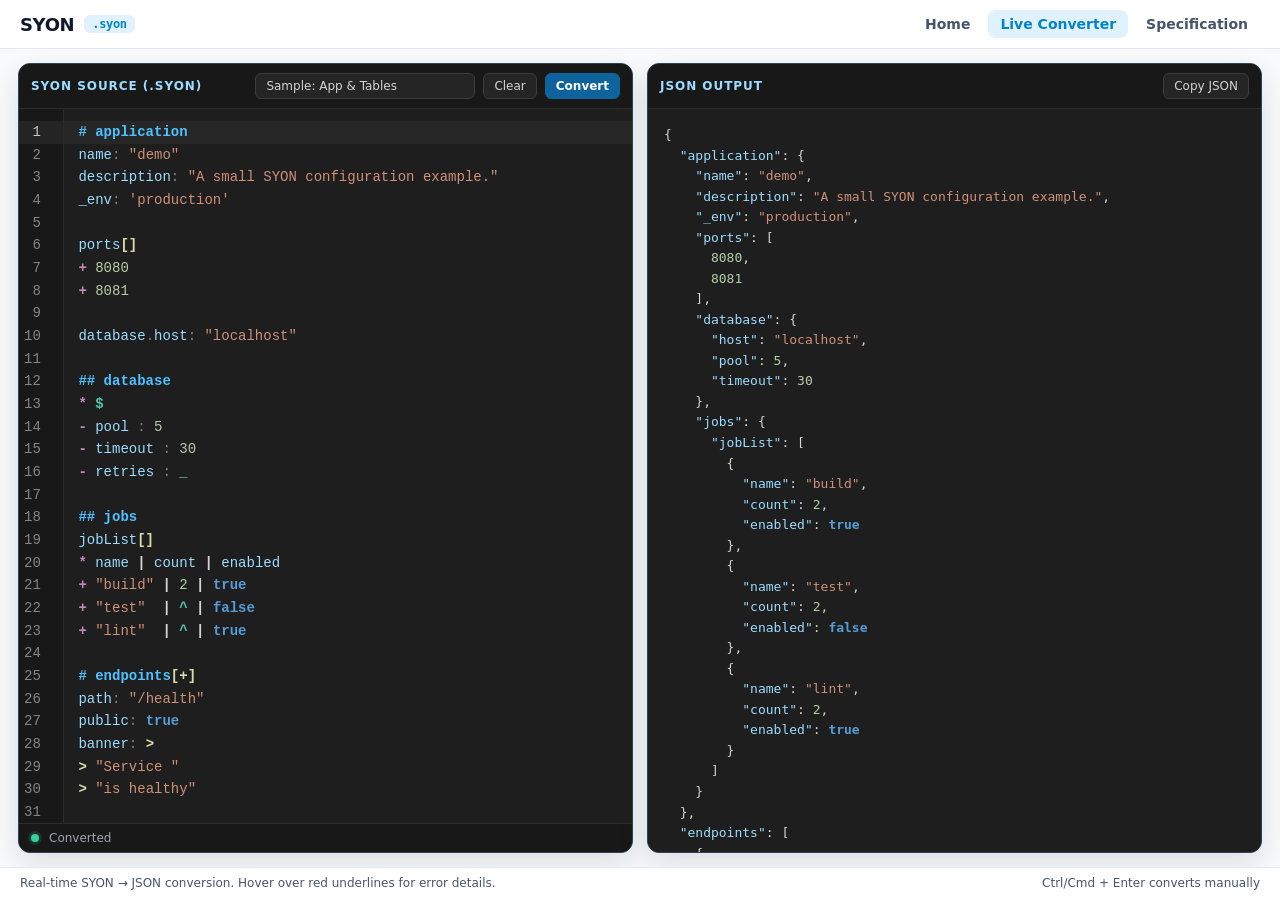
==== playground.html @ 8d026774 "Init upload Init update for syon website" ====
<!doctype html>
<html lang="en">
<head>
  <meta charset="utf-8">
  <meta name="viewport" content="width=device-width, initial-scale=1">
  <title>SYON Live Converter — Real-Time .syon to JSON</title>
  <style>
    :root {
      --bg: #f8fafc;
      --surface: #ffffff;
      --surface-alt: #f1f5f9;
      --border: #e2e8f0;
      --text: #0f172a;
      --text-muted: #475569;
      --primary: #0284c7;
      --primary-soft: #e0f2fe;
      --pane-bg: #1e1e1e;
      --pane-head: #181818;
      --pane-border: #2b2b2b;
      --shadow: 0 10px 28px rgba(15, 23, 42, 0.12);
    }

    * { box-sizing: border-box; }

    html, body {
      height: 100%;
      margin: 0;
    }

    body {
      background: var(--bg);
      color: var(--text);
      font-family: ui-sans-serif, system-ui, -apple-system, "Segoe UI", Roboto, sans-serif;
      display: flex;
      flex-direction: column;
    }

    /* Top Navbar */
    .navbar {
      background: var(--surface);
      border-bottom: 1px solid var(--border);
      flex: 0 0 auto;
    }

    .navbar-inner {
      max-width: 1400px;
      margin: 0 auto;
      padding: 10px 20px;
      display: flex;
      align-items: center;
      justify-content: space-between;
      gap: 16px;
    }

    .brand {
      display: flex;
      align-items: center;
      gap: 10px;
      text-decoration: none;
      color: var(--text);
      font-weight: 800;
      font-size: 18px;
      letter-spacing: -0.02em;
    }

    .brand-badge {
      font-family: ui-monospace, SFMono-Regular, Consolas, monospace;
      font-size: 12px;
      font-weight: 600;
      padding: 2px 8px;
      border-radius: 6px;
      background: var(--primary-soft);
      color: var(--primary);
    }

    .nav-links {
      display: flex;
      align-items: center;
      gap: 6px;
    }

    .nav-links a {
      text-decoration: none;
      color: var(--text-muted);
      font-size: 14px;
      font-weight: 600;
      padding: 6px 12px;
      border-radius: 8px;
      transition: background 120ms ease, color 120ms ease;
    }

    .nav-links a:hover {
      background: var(--surface-alt);
      color: var(--text);
    }

    .nav-links a.active {
      background: var(--primary-soft);
      color: var(--primary);
    }

    main {
      flex: 1;
      min-height: 0;
      padding: 14px 18px;
      display: grid;
      grid-template-columns: minmax(0, 1fr) minmax(0, 1fr);
      gap: 14px;
    }

    .pane {
      min-width: 0;
      min-height: 0;
      display: flex;
      flex-direction: column;
      background: var(--pane-bg);
      border: 1px solid #334155;
      border-radius: 12px;
      box-shadow: var(--shadow);
      overflow: hidden;
      color: #d4d4d4;
    }

    .pane-head {
      display: flex;
      align-items: center;
      gap: 8px;
      padding: 9px 12px;
      border-bottom: 1px solid var(--pane-border);
      background: var(--pane-head);
    }

    .pane-head .title {
      font-size: 12px;
      font-weight: 700;
      letter-spacing: 0.08em;
      text-transform: uppercase;
      color: #9cdcfe;
      margin-right: auto;
    }

    select, button {
      appearance: none;
      border: 1px solid #3c3c3c;
      background: #252526;
      color: #d4d4d4;
      padding: 5px 10px;
      border-radius: 6px;
      font: inherit;
      font-size: 12px;
      cursor: pointer;
    }

    select:hover, button:hover {
      border-color: #555555;
      background: #2d2d2d;
    }

    button.primary {
      border-color: #0e639c;
      background: #0e639c;
      color: #ffffff;
      font-weight: 600;
    }

    button.primary:hover { background: #1177bb; }

    #editor-host {
      flex: 1;
      width: 100%;
      min-height: 0;
      display: flex;
      flex-direction: column;
      overflow: hidden;
    }

    #source {
      flex: 1;
      width: 100%;
      min-height: 0;
      resize: none;
      border: 0;
      outline: 0;
      padding: 16px;
      background: transparent;
      color: #d4d4d4;
      font-family: ui-monospace, SFMono-Regular, Consolas, monospace;
      font-size: 14px;
      line-height: 1.62;
      white-space: pre;
      overflow: auto;
    }

    .output-wrap {
      flex: 1;
      min-height: 0;
      overflow: auto;
      background: #1e1e1e;
    }

    #output {
      margin: 0;
      padding: 16px;
      font-family: ui-monospace, SFMono-Regular, Consolas, monospace;
      font-size: 13px;
      line-height: 1.58;
      color: #d4d4d4;
      white-space: pre;
    }

    #output .json-key { color: #9cdcfe; }
    #output .json-string { color: #ce9178; }
    #output .json-number { color: #b5cea8; }
    #output .json-bool { color: #569cd6; font-weight: 600; }
    #output .json-null { color: #569cd6; font-style: italic; }

    .status {
      display: flex;
      align-items: center;
      gap: 10px;
      padding: 7px 12px;
      border-top: 1px solid var(--pane-border);
      color: #9ca3af;
      font-size: 12px;
      background: #181818;
    }

    .dot {
      width: 8px;
      height: 8px;
      border-radius: 50%;
      background: #64748b;
      flex: 0 0 auto;
    }
    .dot.ok { background: #34d399; box-shadow: 0 0 0 3px rgba(52, 211, 153, 0.14); }
    .dot.err { background: #f87171; box-shadow: 0 0 0 3px rgba(248, 113, 113, 0.14); }

    #error {
      display: none;
      padding: 12px 14px;
      border-top: 1px solid #5b252b;
      background: #3a171b;
      color: #ffd6d6;
      font-size: 13px;
      line-height: 1.5;
    }

    #error.visible { display: block; }
    #error .code {
      font-family: ui-monospace, SFMono-Regular, Consolas, monospace;
      font-weight: 700;
      color: #fca5a5;
    }
    #error .where {
      color: #f3b4b4;
      font-family: ui-monospace, SFMono-Regular, Consolas, monospace;
    }
    #error .related {
      margin-top: 4px;
      color: #d9a3a3;
      font-size: 12px;
    }

    footer {
      padding: 8px 20px 10px;
      color: var(--text-muted);
      font-size: 12px;
      border-top: 1px solid var(--border);
      background: var(--surface);
      display: flex;
      justify-content: space-between;
    }

    @media (max-width: 860px) {
      main {
        grid-template-columns: 1fr;
        grid-template-rows: minmax(260px, 1fr) minmax(260px, 1fr);
      }
    }
  </style>
</head>
<body>
  <nav class="navbar">
    <div class="navbar-inner">
      <a href="index.html" class="brand">
        <span>SYON</span>
        <span class="brand-badge">.syon</span>
      </a>
      <div class="nav-links">
        <a href="index.html">Home</a>
        <a href="playground.html" class="active">Live Converter</a>
        <a href="spec.html">Specification</a>
      </div>
    </div>
  </nav>

  <main>
    <section class="pane" aria-label="SYON Source">
      <div class="pane-head">
        <span class="title">SYON Source (.syon)</span>
        <select id="preset-select" aria-label="Load Preset">
          <option value="app">Sample: App &amp; Tables</option>
          <option value="jsonpatch">Sample: JSON + Patch (---)</option>
          <option value="comments">Sample: Inline Object Comments</option>
          <option value="routes">Sample: Grouped Tables (***)</option>
        </select>
        <button id="clear" type="button">Clear</button>
        <button id="convert" class="primary" type="button">Convert</button>
      </div>
      <div id="editor-host">
        <textarea id="source" spellcheck="false" autocapitalize="off" autocomplete="off"></textarea>
      </div>
      <div class="status">
        <span id="status-dot" class="dot"></span>
        <span id="status-text">Ready</span>
      </div>
    </section>

    <section class="pane" aria-label="JSON output">
      <div class="pane-head">
        <span class="title">JSON Output</span>
        <button id="copy" type="button">Copy JSON</button>
      </div>
      <div class="output-wrap">
        <pre id="output"></pre>
      </div>
      <div id="error" role="alert"></div>
    </section>
  </main>

  <footer>
    <span>Real-time SYON &rarr; JSON conversion. Hover over red underlines for error details.</span>
    <span>Ctrl/Cmd + Enter converts manually</span>
  </footer>

  <script src="converter.js"></script>
  <script src="editor.bundle.js"></script>
  <script>
    (function () {
      "use strict";

      const editorHost = document.getElementById("editor-host");
      const fallbackSource = document.getElementById("source");
      const output = document.getElementById("output");
      const errorBox = document.getElementById("error");
      const statusDot = document.getElementById("status-dot");
      const statusText = document.getElementById("status-text");
      const convertButton = document.getElementById("convert");
      const presetSelect = document.getElementById("preset-select");
      const clearButton = document.getElementById("clear");
      const copyButton = document.getElementById("copy");

      const presets = {
        app: [
          "# application",
          'name: "demo"',
          'description: "A small SYON configuration example."',
          "_env: 'production'",
          "",
          "ports[]",
          "+ 8080",
          "+ 8081",
          "",
          'database.host: "localhost"',
          "",
          "## database",
          "* $",
          "- pool : 5",
          "- timeout : 30",
          "- retries : _",
          "",
          "## jobs",
          "jobList[]",
          "* name | count | enabled",
          '+ "build" | 2 | true',
          '+ "test"  | ^ | false',
          '+ "lint"  | ^ | true',
          "",
          "# endpoints[+]",
          'path: "/health"',
          "public: true",
          "banner: >",
          '> "Service "',
          '> "is healthy"',
          "",
          "# endpoints[+]",
          'path: "/metrics"',
          "public: false"
        ].join("\n"),

        jsonpatch: [
          "{",
          '  "service": "checkout-api",',
          '  "settings": { "timeout": 30 },',
          '  "origins": ["https://shop.example.com"]',
          "}",
          "---",
          "// Extend the JSON root in a new patch:",
          "settings.retries: 3",
          'origins[+]: "https://admin.example.com"',
          "",
          "# settings.tls",
          "enabled: true",
          'minVersion: "TLSv1.3"'
        ].join("\n"),

        comments: [
          "# gateway",
          "upstream: {",
          '  url: "https://internal.service:8443", // inline comment inside object!',
          "  // Connection pool settings",
          "  pool: {",
          "    maxIdle: 16,",
          "    keepAliveMs: 30000,",
          "  },",
          "  tags: [",
          '    "core", // primary tier',
          '    "pci-scope",',
          "  ]",
          "}"
        ].join("\n"),

        routes: [
          "Network.Route[]",
          "* name        | port | tls   | enabled | description",
          '+ "primary"   | 443  | true  | true    | "Main server"',
          '+ "backup"    | ^    | ^     | false   | "Failover"',
          '+ "secondary" | ^    | ^     | true    | _',
          "***",
          '+ "legacy"    | 80   | false | true    | "HTTP only"',
          '+ "legacy-2"  | ^    | ^     | false   | _'
        ].join("\n")
      };

      let timer = null;
      let editor = null;
      let rawJsonText = "";

      function setStatus(kind, text) {
        statusDot.className = "dot" + (kind ? " " + kind : "");
        statusText.textContent = text;
      }

      function clearError() {
        errorBox.className = "";
        errorBox.textContent = "";
      }

      function showError(error, inputLines) {
        clearError();
        errorBox.className = "visible";

        const code = document.createElement("div");
        code.className = "code";
        code.textContent = error.code;

        const message = document.createElement("div");
        message.textContent = error.message;

        const where = document.createElement("div");
        where.className = "where";
        where.textContent = "line " + error.line + ", column " + error.col;

        errorBox.appendChild(code);
        errorBox.appendChild(message);
        errorBox.appendChild(where);

        if (error.related && error.related.line) {
          const related = document.createElement("div");
          related.className = "related";
          related.textContent = "Related location: line " + error.related.line +
            (error.related.col ? ", column " + error.related.col : "");
          errorBox.appendChild(related);
        }

        if (inputLines && inputLines[error.line - 1]) {
          const snippet = document.createElement("div");
          snippet.className = "related";
          snippet.textContent = "> " + inputLines[error.line - 1];
          errorBox.appendChild(snippet);
        }
      }

      function getSourceText() {
        return editor ? editor.getValue() : fallbackSource.value;
      }

      function setSourceText(text) {
        if (editor) {
          editor.setValue(text);
        } else {
          fallbackSource.value = text;
        }
      }

      function focusEditor() {
        if (editor) editor.focus();
        else fallbackSource.focus();
      }

      function renderJson(json) {
        rawJsonText = json || "";
        if (window.BareEditor && window.BareEditor.highlightJsonHtml) {
          output.innerHTML = window.BareEditor.highlightJsonHtml(rawJsonText);
        } else {
          output.textContent = rawJsonText;
        }
      }

      function convert() {
        const text = getSourceText();
        const result = BareConverter.convertSource(text);
        const inputLines = text.split("\n");

        if (result.ok) {
          renderJson(result.json);
          clearError();
          setStatus("ok", "Converted");
        } else {
          renderJson("");
          showError(result.error, inputLines);
          setStatus("err", result.error.code);
        }
      }

      function scheduleConvert() {
        if (timer) clearTimeout(timer);
        timer = setTimeout(convert, 120);
      }

      if (window.BareEditor && window.BareEditor.createBareEditor) {
        fallbackSource.remove();
        editor = window.BareEditor.createBareEditor({
          parent: editorHost,
          initialDoc: presets.app,
          onChange: scheduleConvert,
          onConvertShortcut: convert
        });
      } else {
        fallbackSource.value = presets.app;
        fallbackSource.addEventListener("input", scheduleConvert);
      }

      convertButton.addEventListener("click", convert);
      presetSelect.addEventListener("change", function () {
        const key = presetSelect.value;
        if (presets[key]) {
          setSourceText(presets[key]);
          convert();
          focusEditor();
        }
      });
      clearButton.addEventListener("click", function () {
        setSourceText("");
        renderJson("");
        clearError();
        setStatus("", "Ready");
        focusEditor();
      });
      copyButton.addEventListener("click", function () {
        const text = rawJsonText;
        if (!text) return;
        const done = function () {
          copyButton.textContent = "Copied";
          setTimeout(function () { copyButton.textContent = "Copy JSON"; }, 900);
        };
        if (navigator.clipboard && navigator.clipboard.writeText) {
          navigator.clipboard.writeText(text).then(done, function () {});
        }
      });

      convert();
    })();
  </script>
</body>
</html>
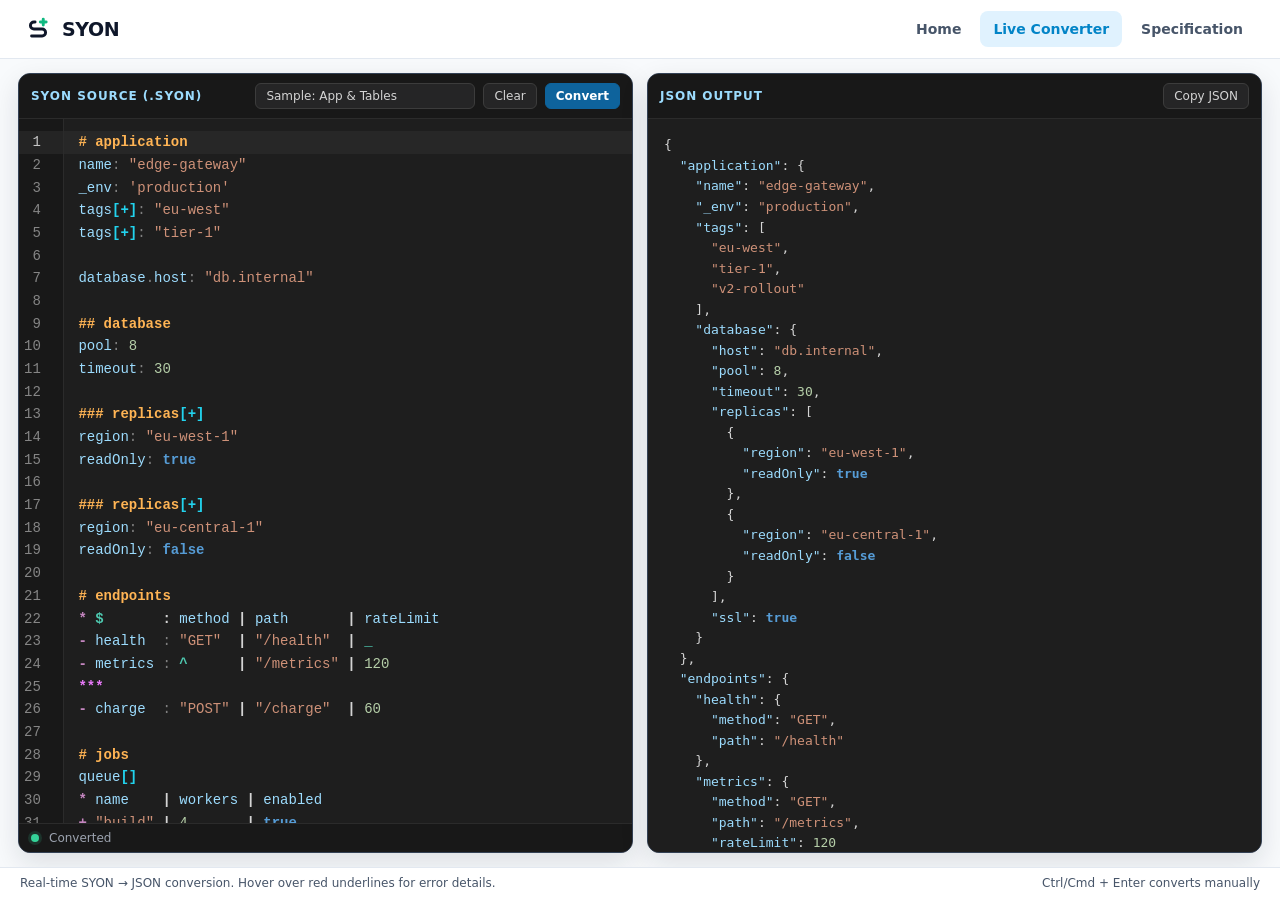
==== commit cdec038d: "Updates on pages design" ====
--- a/playground.html
+++ b/playground.html
@@ -4,6 +4,7 @@
   <meta charset="utf-8">
   <meta name="viewport" content="width=device-width, initial-scale=1">
   <title>SYON Live Converter — Real-Time .syon to JSON</title>
+  <link rel="stylesheet" href="site-header.css">
   <style>
     :root {
       --bg: #f8fafc;
@@ -33,70 +34,6 @@
       font-family: ui-sans-serif, system-ui, -apple-system, "Segoe UI", Roboto, sans-serif;
       display: flex;
       flex-direction: column;
-    }
-
-    /* Top Navbar */
-    .navbar {
-      background: var(--surface);
-      border-bottom: 1px solid var(--border);
-      flex: 0 0 auto;
-    }
-
-    .navbar-inner {
-      max-width: 1400px;
-      margin: 0 auto;
-      padding: 10px 20px;
-      display: flex;
-      align-items: center;
-      justify-content: space-between;
-      gap: 16px;
-    }
-
-    .brand {
-      display: flex;
-      align-items: center;
-      gap: 10px;
-      text-decoration: none;
-      color: var(--text);
-      font-weight: 800;
-      font-size: 18px;
-      letter-spacing: -0.02em;
-    }
-
-    .brand-badge {
-      font-family: ui-monospace, SFMono-Regular, Consolas, monospace;
-      font-size: 12px;
-      font-weight: 600;
-      padding: 2px 8px;
-      border-radius: 6px;
-      background: var(--primary-soft);
-      color: var(--primary);
-    }
-
-    .nav-links {
-      display: flex;
-      align-items: center;
-      gap: 6px;
-    }
-
-    .nav-links a {
-      text-decoration: none;
-      color: var(--text-muted);
-      font-size: 14px;
-      font-weight: 600;
-      padding: 6px 12px;
-      border-radius: 8px;
-      transition: background 120ms ease, color 120ms ease;
-    }
-
-    .nav-links a:hover {
-      background: var(--surface-alt);
-      color: var(--text);
-    }
-
-    .nav-links a.active {
-      background: var(--primary-soft);
-      color: var(--primary);
     }
 
     main {
@@ -280,15 +217,15 @@
   </style>
 </head>
 <body>
-  <nav class="navbar">
+  <nav class="navbar" aria-label="Main navigation">
     <div class="navbar-inner">
       <a href="index.html" class="brand">
+        <img src="syon-logo.svg" width="28" height="28" alt="">
         <span>SYON</span>
-        <span class="brand-badge">.syon</span>
       </a>
       <div class="nav-links">
         <a href="index.html">Home</a>
-        <a href="playground.html" class="active">Live Converter</a>
+        <a href="playground.html" class="active" aria-current="page">Live Converter</a>
         <a href="spec.html">Specification</a>
       </div>
     </div>
@@ -300,7 +237,7 @@
         <span class="title">SYON Source (.syon)</span>
         <select id="preset-select" aria-label="Load Preset">
           <option value="app">Sample: App &amp; Tables</option>
-          <option value="jsonpatch">Sample: JSON + Patch (---)</option>
+          <option value="jsonpatch">Sample: JSON + Sections (---)</option>
           <option value="comments">Sample: Inline Object Comments</option>
           <option value="routes">Sample: Grouped Tables (***)</option>
         </select>
@@ -353,39 +290,44 @@
       const presets = {
         app: [
           "# application",
-          'name: "demo"',
-          'description: "A small SYON configuration example."',
+          'name: "edge-gateway"',
           "_env: 'production'",
-          "",
-          "ports[]",
-          "+ 8080",
-          "+ 8081",
-          "",
-          'database.host: "localhost"',
+          'tags[+]: "eu-west"',
+          'tags[+]: "tier-1"',
+          "",
+          'database.host: "db.internal"',
           "",
           "## database",
-          "* $",
-          "- pool : 5",
-          "- timeout : 30",
-          "- retries : _",
-          "",
-          "## jobs",
-          "jobList[]",
-          "* name | count | enabled",
-          '+ "build" | 2 | true',
-          '+ "test"  | ^ | false',
-          '+ "lint"  | ^ | true',
-          "",
-          "# endpoints[+]",
-          'path: "/health"',
-          "public: true",
-          "banner: >",
-          '> "Service "',
-          '> "is healthy"',
-          "",
-          "# endpoints[+]",
-          'path: "/metrics"',
-          "public: false"
+          "pool: 8",
+          "timeout: 30",
+          "",
+          "### replicas[+]",
+          'region: "eu-west-1"',
+          "readOnly: true",
+          "",
+          "### replicas[+]",
+          'region: "eu-central-1"',
+          "readOnly: false",
+          "",
+          "# endpoints",
+          "* $       : method | path       | rateLimit",
+          '- health  : "GET"  | "/health"  | _',
+          '- metrics : ^      | "/metrics" | 120',
+          "***",
+          '- charge  : "POST" | "/charge"  | 60',
+          "",
+          "# jobs",
+          "queue[]",
+          "* name    | workers | enabled",
+          '+ "build" | 4       | true',
+          '+ "test"  | ^       | false',
+          '+ "lint"  | ^       | true',
+          "",
+          "---",
+          "// New section: reopen & extend earlier nodes",
+          "# application",
+          'tags[+]: "v2-rollout"',
+          "database.ssl: true"
         ].join("\n"),
 
         jsonpatch: [
@@ -395,13 +337,18 @@
           '  "origins": ["https://shop.example.com"]',
           "}",
           "---",
-          "// Extend the JSON root in a new patch:",
+          "// Section 2: extend the JSON root in a new section:",
           "settings.retries: 3",
           'origins[+]: "https://admin.example.com"',
           "",
           "# settings.tls",
           "enabled: true",
-          'minVersion: "TLSv1.3"'
+          'minVersion: "TLSv1.3"',
+          "",
+          "---",
+          "// Section 3: add rollout metadata & extra origins",
+          'origins[+]: "https://pay.example.com"',
+          'settings.tls.alpn[+]: "h2"'
         ].join("\n"),
 
         comments: [
--- a/site-header.css
+++ b/site-header.css
@@ -0,0 +1,65 @@
+/* Shared navigation; keep its sizing independent of each page's layout. */
+.navbar {
+  position: sticky;
+  top: 0;
+  z-index: 30;
+  flex: 0 0 auto;
+  background: rgba(255, 255, 255, 0.9);
+  backdrop-filter: blur(10px);
+  border-bottom: 1px solid var(--border);
+  line-height: 1.6;
+}
+
+.navbar-inner {
+  max-width: 1600px;
+  margin: 0 auto;
+  padding: 11px 24px;
+  display: flex;
+  align-items: center;
+  justify-content: space-between;
+  gap: 16px;
+}
+
+.brand {
+  display: inline-flex;
+  align-items: center;
+  gap: 10px;
+  text-decoration: none;
+  color: var(--text);
+  font-weight: 800;
+  font-size: 19px;
+  letter-spacing: -0.02em;
+}
+
+.brand img {
+  width: 28px;
+  height: 28px;
+  flex: 0 0 auto;
+  display: block;
+}
+
+.nav-links {
+  display: flex;
+  align-items: center;
+  gap: 6px;
+}
+
+.nav-links a {
+  text-decoration: none;
+  color: var(--text-muted);
+  font-size: 14px;
+  font-weight: 600;
+  padding: 7px 13px;
+  border-radius: 8px;
+  transition: background 120ms ease, color 120ms ease;
+}
+
+.nav-links a:hover {
+  background: var(--surface-alt);
+  color: var(--text);
+}
+
+.nav-links a.active {
+  background: var(--primary-soft);
+  color: var(--primary);
+}
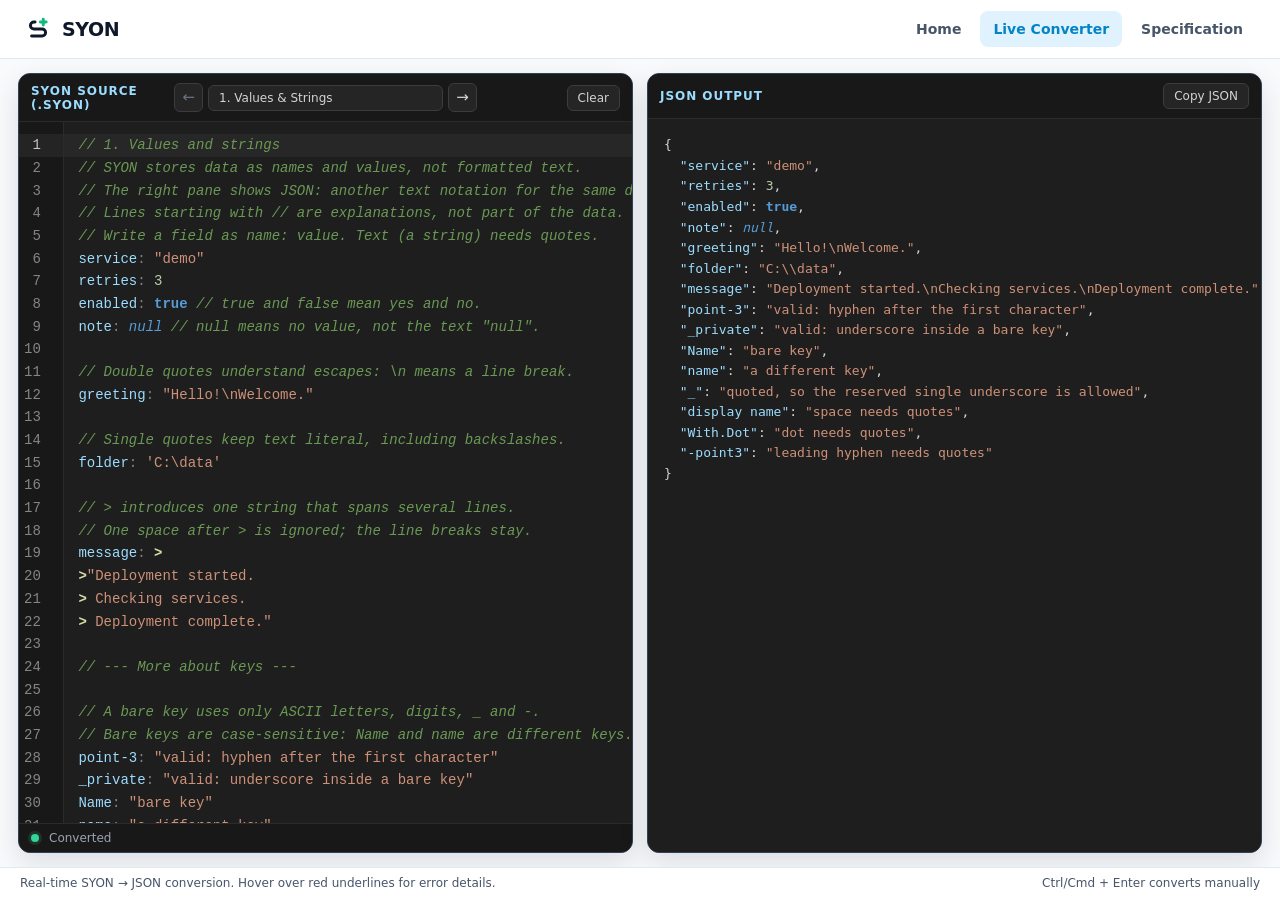
==== commit 0c6e2e03: "Update on the website -including easier tutorials on the playground.html -normal append "+ " now su" ====
--- a/playground.html
+++ b/playground.html
@@ -61,6 +61,7 @@
     .pane-head {
       display: flex;
       align-items: center;
+      flex-wrap: wrap;
       gap: 8px;
       padding: 9px 12px;
       border-bottom: 1px solid var(--pane-border);
@@ -74,6 +75,24 @@
       text-transform: uppercase;
       color: #9cdcfe;
       margin-right: auto;
+    }
+
+    .pane-head--source {
+      display: grid;
+      grid-template-columns: minmax(0, 1fr) auto minmax(0, 1fr);
+    }
+
+    .pane-head--source .title {
+      margin-right: 0;
+      justify-self: start;
+    }
+
+    .pane-head--source .preset-nav {
+      justify-self: center;
+    }
+
+    .pane-head--source #clear {
+      justify-self: end;
     }
 
     select, button {
@@ -93,14 +112,37 @@
       background: #2d2d2d;
     }
 
-    button.primary {
-      border-color: #0e639c;
-      background: #0e639c;
-      color: #ffffff;
-      font-weight: 600;
-    }
-
-    button.primary:hover { background: #1177bb; }
+    .preset-nav {
+      display: flex;
+      align-items: center;
+      gap: 5px;
+      min-width: 0;
+    }
+
+    .preset-nav select {
+      min-width: 0;
+      max-width: 100%;
+    }
+
+    .preset-step {
+      width: 29px;
+      height: 29px;
+      padding: 0;
+      display: inline-flex;
+      align-items: center;
+      justify-content: center;
+      flex: 0 0 auto;
+      font-size: 15px;
+      line-height: 1;
+    }
+
+    button:disabled,
+    button:disabled:hover {
+      border-color: #3c3c3c;
+      background: #252526;
+      color: #6b7280;
+      cursor: default;
+    }
 
     #editor-host {
       flex: 1;
@@ -212,6 +254,29 @@
       main {
         grid-template-columns: 1fr;
         grid-template-rows: minmax(260px, 1fr) minmax(260px, 1fr);
+      }
+    }
+
+    @media (max-width: 600px) {
+      .pane-head--source {
+        display: flex;
+        flex-wrap: wrap;
+      }
+
+      .pane-head--source .title {
+        flex: 1 0 100%;
+      }
+
+      .pane-head--source .preset-nav {
+        width: 100%;
+      }
+
+      .pane-head--source .preset-nav select {
+        flex: 1 1 auto;
+      }
+
+      .pane-head--source #clear {
+        margin-left: auto;
       }
     }
   </style>
@@ -233,16 +298,34 @@
 
   <main>
     <section class="pane" aria-label="SYON Source">
-      <div class="pane-head">
+      <div class="pane-head pane-head--source">
         <span class="title">SYON Source (.syon)</span>
-        <select id="preset-select" aria-label="Load Preset">
-          <option value="app">Sample: App &amp; Tables</option>
-          <option value="jsonpatch">Sample: JSON + Sections (---)</option>
-          <option value="comments">Sample: Inline Object Comments</option>
-          <option value="routes">Sample: Grouped Tables (***)</option>
-        </select>
+        <div class="preset-nav">
+          <button id="prev-preset" type="button" class="preset-step" aria-label="Previous tutorial or example" title="Previous topic" disabled>&larr;</button>
+          <select id="preset-select" aria-label="Load tutorial or example">
+            <optgroup label="Tutorials — start here">
+              <option value="tutorial-values" selected>1. Values &amp; Strings</option>
+              <option value="tutorial-objects">2. Objects &amp; Headings</option>
+              <option value="tutorial-arrays">3. Named Arrays &amp; Objects</option>
+              <option value="tutorial-tables">4. Tables &amp; Missing Records</option>
+              <option value="tutorial-sections">5. Sections &amp; Safe Additions</option>
+            </optgroup>
+            <optgroup label="Advanced tutorials">
+              <option value="tutorial-paths">6. Paths &amp; Quoted Names</option>
+              <option value="tutorial-advanced">7. Advanced Tables &amp; Flattening</option>
+              <option value="tutorial-root-arrays">8. Root Arrays &amp; Objects</option>
+              <option value="tutorial-json-root">9. JSON Root &amp; Sections</option>
+            </optgroup>
+            <optgroup label="Examples">
+              <option value="app">Sample: App &amp; Tables</option>
+              <option value="jsonpatch">Sample: JSON + Sections (---)</option>
+              <option value="comments">Sample: Inline Object Comments</option>
+              <option value="routes">Sample: Grouped Tables (***)</option>
+            </optgroup>
+          </select>
+          <button id="next-preset" type="button" class="preset-step" aria-label="Next tutorial or example" title="Next topic">&rarr;</button>
+        </div>
         <button id="clear" type="button">Clear</button>
-        <button id="convert" class="primary" type="button">Convert</button>
       </div>
       <div id="editor-host">
         <textarea id="source" spellcheck="false" autocapitalize="off" autocomplete="off"></textarea>
@@ -282,12 +365,297 @@
       const errorBox = document.getElementById("error");
       const statusDot = document.getElementById("status-dot");
       const statusText = document.getElementById("status-text");
-      const convertButton = document.getElementById("convert");
       const presetSelect = document.getElementById("preset-select");
+
+      const previousPresetButton = document.getElementById("prev-preset");
+      const nextPresetButton = document.getElementById("next-preset");
       const clearButton = document.getElementById("clear");
       const copyButton = document.getElementById("copy");
 
       const presets = {
+        "tutorial-values": [
+          "// 1. Values and strings",
+          "// SYON stores data as names and values, not formatted text.",
+          "// The right pane shows JSON: another text notation for the same data.",
+          "// Lines starting with // are explanations, not part of the data.",
+          "// Write a field as name: value. Text (a string) needs quotes.",
+          'service: "demo"',
+          "retries: 3",
+          "enabled: true // true and false mean yes and no.",
+          'note: null // null means no value, not the text "null".',
+          "",
+          '// Double quotes understand escapes: \\n means a line break.',
+          'greeting: "Hello!\\nWelcome."',
+          "",
+          "// Single quotes keep text literal, including backslashes.",
+          "folder: 'C:\\data'",
+          "",
+          "// > introduces one string that spans several lines.",
+          "// One space after > is ignored; the line breaks stay.",
+          "message: >",
+          '>"Deployment started.',
+          "> Checking services.",
+          '> Deployment complete."',
+          "",
+          "// --- More about keys ---",
+          "",
+          "// A bare key uses only ASCII letters, digits, _ and -.",
+          "// Bare keys are case-sensitive: Name and name are different keys.",
+          'point-3: "valid: hyphen after the first character"',
+          '_private: "valid: underscore inside a bare key"',
+          'Name: "bare key"',
+          'name: "a different key"',
+          "",
+          "// Anything else must be quoted.",
+          '"_": "quoted, so the reserved single underscore is allowed"',
+          '"display name": "space needs quotes"',
+          '"With.Dot": "dot needs quotes"',
+          '"-point3": "leading hyphen needs quotes"'
+        ].join("\n"),
+
+        "tutorial-objects": [
+          "// 2. Objects and headings",
+          "// An object groups named fields, like a record or a form.",
+          "// # app selects a top-level object called app.",
+          "# app",
+          'name: "demo"',
+          "",
+          "// ## selects an object inside app. Indentation is optional.",
+          "## database",
+          'host: "localhost"',
+          "port: 5432",
+          "",
+          "// ### creates an object one level deeper than ##, and so on.",
+          "### replicas",
+          "count: 2",
+          "",
+          "// A single # selects another object at the top level.",
+          "# display",
+          'theme: "dark"',
+          "",
+          "// An inline object groups fields directly between { and }.",
+          "// Separate fields with commas. This is the JSON literal form.",
+          "// Field names are quoted here; SYON also allows bare names.",
+          'window: {"width": 800, "height": 600}',
+          "",
+          "// display now contains theme and a window object with two fields."
+        ].join("\n"),
+
+        "tutorial-arrays": [
+          "// 3. Named arrays and objects",
+          "// An array is an ordered list. field[+]: value appends one item.",
+          "x[+]: 12",
+          "x[+]: 13",
+          "",
+          "// Inline object append: x[+] : { ... } adds one object item.",
+          'x[+] : {"retry": 3, "safe": true}',
+          "",
+          "// name[] opens a named list; the following + rows append to it.",
+          "y[]",
+          "+ 14",
+          "+ 15",
+          "",
+          "// An inline array of objects uses [ { ... }, { ... } ].",
+          "// Separate objects with commas; each object is one list item.",
+          'people: [',
+          '  {"name": "Ada"},',
+          '  {"name": "Lin"}, //trailing comma is allowed after the last item',
+		  ']',
+          "",
+          "// # services[+] appends an object to services and selects it.",
+          "// The fields below belong to this new object, not the top level.",
+          "# services[+]",
+          'name: "web"',
+          "",
+          "// Named lists work inside the selected object too.",
+          "ports[]",
+          "+ 8080",
+          "+ 8443",
+          "",
+          "// Repeat the heading to append and select a separate object.",
+          "# services[+]",
+          'name: "worker"',
+          "// An inline list uses [ ]; separate multiple items with commas.",
+          "ports: [9000, 9001]",
+          "// You can still use ## to select inside the object",
+          "## params",
+		  "enable: true"
+        ].join("\n"),
+
+        "tutorial-tables": [
+          "// 4. Tables and missing records",
+          "// A table is a shorter way to write a list of similar objects.",
+          "// users[] opens the list; * declares the column names (the schema).",
+          "users[]",
+          "* name  | role     | active",
+          '+ "Ada" | "admin"  | true',
+          "// Each + row creates an object using those field names.",
+          '+ "Lin" | "member" | false',
+          "",
+          "// + ~ adds one null list item instead of an object.",
+          "// Use it to preserve a missing record's place in the list.",
+          "+ ~",
+          "",
+          '+ "Sam" | "member" | true',
+          '+ "Jo"  | "member" | true'
+        ].join("\n"),
+
+        "tutorial-sections": [
+          "// 5. Sections and safe additions",
+          "# app",
+          'name: "demo"',
+          'tags: ["core"]',
+          "",
+          "// --- resets the heading cursor to the top level.",
+          "// It keeps the existing data: this is NOT a separate document.",
+          "---",
+          "# app",
+          "enabled: true",
+          "",
+          "// A later section can add an item to an existing list.",
+          "// field[+]: value appends without opening a list block.",
+          'tags[+]: "public"',
+          "",
+          "// Fields cannot be assigned twice, even across sections.",
+          "// Uncomment the next line to see an error, not an overwrite.",
+          '// name: "another name"',
+          '// tags: ["private"]'
+        ].join("\n"),
+
+        "tutorial-paths": [
+          "// 6. Advanced: paths and quoted names",
+          "// A dot between names means a field inside another object.",
+          "// app.database.host is host inside database inside app.",
+          'app.database.host: "localhost"',
+          "app.database.port: 5432",
+          "",
+          "// Quote a segment to keep its dot as part of the name.",
+          '// Here "public.api" is one name, not two nested objects.',
+          'services."public.api".port: 8080',
+          "",
+          "// A ## heading is relative to the current # frame and can also use a path.",
+          "# app",
+		  'name: "Hi Syon"',
+          "## database.replica",
+          'mode: "read"',
+          "",
+          "// The same paths work in headings; fields below use that object.",
+          "# app.database",
+          "pool: 8",
+          "",
+          '# services."public.api"',
+          "enabled: true",
+          "",
+          "// Quoting the whole heading makes it one literal name.",
+          '// This is separate from app.database above: the dot is inside quotes.',
+          '# "app.database"',
+          'note: "One name containing a dot"'
+        ].join("\n"),
+
+        "tutorial-advanced": [
+          "// 7. Advanced: table groups, keyed entries, and flattening",
+          "// Earlier tables made lists. * $ makes an object with named entries.",
+          "# services",
+          "// $ marks the entry's name; columns after : describe its fields.",
+          "* $         : image     | port",
+          '- web       : "app:1"   | 8080',
+          "// services.web is an object containing image and port.",
+          "",
+          "// In row 2, ^ locks image to the first row's value: app:1.",
+          "// Every later row in this group must keep ^ in that column.",
+          "- worker    : ^         | 9000",
+          "- scheduler : ^         | 9001",
+          "",
+          "// *** starts a fresh group without changing the table or columns.",
+          "***",
+          '- cache     : "redis:7" | 6379',
+          "// This group's row 2 can declare its own lock pattern.",
+          "- replica   : ^         | 6380",
+          "// If row 2 has no ^, later rows in that group cannot introduce it.",
+          "",
+          "// With no named columns, * $ maps each name directly to one value.",
+          "# notices",
+          "* $",
+          '- web    : "Maintenance starts at 02:00 UTC."',
+          "// Here ^ copies the whole message, following the same row-2 rule.",
+          "- email  : ^",
+          "- mobile : ^",
+          "",
+          "// Flattening writes nested objects as flat table rows.",
+          "# export",
+          "users[]",
+          "// contact.email means an email field inside a contact object.",
+          "* id | name  | contact.email",
+          '+ 1  | "Ada" | "ada@example.com"',
+          "// _ leaves the field absent, rather than setting it to null.",
+          "// With no contact fields written, Lin has no contact object at all.",
+          '+ 2  | "Lin" | _',
+          "// As in tutorial 4, + ~ adds a null list item: a missing record.",
+          "+ ~"
+        ].join("\n"),
+
+        "tutorial-root-arrays": [
+          "// 8. Advanced: root arrays and objects",
+          "// Usually a document contains named fields, as in tutorial 3.",
+          "// # [] instead makes the whole document itself an ordered list.",
+          "# []",
+          "",
+          "// + appends one complete value. Here it is an object literal.",
+          "// Its ports field contains an inline list.",
+          '+ {"name": "cache", "ports": [6379]}',
+          "",
+          "// # [+] appends an object directly to the document's root list.",
+          "// Unlike # services[+], there is no named services field.",
+          "# [+]",
+          'name: "web"',
+          "",
+          "// Once an object is selected, write fields and named lists normally.",
+          "ports[]",
+          "+ 8080",
+          "+ 8443",
+          "",
+          "// Another # [+] appends and selects a separate root-list object.",
+          "# [+]",
+          'name: "worker"',
+          "ports: [9000]"
+        ].join("\n"),
+
+        "tutorial-json-root": [
+          "// 9. Advanced: JSON as the root, plus sections",
+          "// SYON accepts JSON directly, adding features like comments and sections.",
+          "// Here { ... } is the whole document, not a field inside another object.",
+          "// A bare root value must come before any headings, writes, or ---.",
+          "{",
+          '  "name": "demo",',
+          '  "server": {"host": "localhost"},',
+          '  "tags": ["core"]',
+          "}",
+          "",
+          "// A completed object or array literal is sealed for this section.",
+          "// Uncomment to see why additions need a new section first (E_SEALED).",
+          "// enabled: true",
+          "",
+          "// --- resets the heading cursor and clears section-local seals.",
+          "// It keeps the same data AND remembers every earlier assignment.",
+          "---",
+          "// New fields and list items can now be added to the existing root.",
+          "enabled: true",
+          'tags[+]: "public"',
+          "",
+          "// No redefinition: existing fields cannot be assigned again, even equally.",
+          "// Uncomment either line to see a duplicate-assignment error.",
+          '// name: "demo"',
+          '// tags: ["private"]',
+          "",
+          "// A second bare literal after --- cannot replace the root (E_ROOT).",
+          '// {"replacement": true}',
+          "",
+          "// Existing objects can gain new fields, but cannot overwrite old ones.",
+          "# server",
+          "port: 8080",
+          '// host: "other-host" // Invalid: host was assigned in the JSON literal.'
+        ].join("\n"),
+
         app: [
           "# application",
           'name: "edge-gateway"',
@@ -379,6 +747,7 @@
         ].join("\n")
       };
 
+      const initialSource = presets[presetSelect.value];
       let timer = null;
       let editor = null;
       let rawJsonText = "";
@@ -443,6 +812,47 @@
       function focusEditor() {
         if (editor) editor.focus();
         else fallbackSource.focus();
+      }
+
+      function updatePresetButtons() {
+        const options = Array.from(presetSelect.options);
+        const index = options.findIndex(function (option) {
+          return option.value === presetSelect.value;
+        });
+        const previous = index > 0 ? options[index - 1] : null;
+        const next = index >= 0 && index < options.length - 1 ? options[index + 1] : null;
+
+        previousPresetButton.disabled = !previous;
+        nextPresetButton.disabled = !next;
+        previousPresetButton.title = previous ? "Previous: " + previous.textContent : "Previous topic";
+        nextPresetButton.title = next ? "Next: " + next.textContent : "Next topic";
+        previousPresetButton.setAttribute(
+          "aria-label",
+          previous ? "Previous: " + previous.textContent : "Previous tutorial or example"
+        );
+        nextPresetButton.setAttribute(
+          "aria-label",
+          next ? "Next: " + next.textContent : "Next tutorial or example"
+        );
+      }
+
+      function loadPreset(key) {
+        if (!presets[key]) return;
+        setSourceText(presets[key]);
+        convert();
+        focusEditor();
+        updatePresetButtons();
+      }
+
+      function stepPreset(offset) {
+        const options = Array.from(presetSelect.options);
+        const index = options.findIndex(function (option) {
+          return option.value === presetSelect.value;
+        });
+        const target = index >= 0 ? options[index + offset] : null;
+        if (!target) return;
+        presetSelect.value = target.value;
+        loadPreset(target.value);
       }
 
       function renderJson(json) {
@@ -479,23 +889,23 @@
         fallbackSource.remove();
         editor = window.BareEditor.createBareEditor({
           parent: editorHost,
-          initialDoc: presets.app,
+          initialDoc: initialSource,
           onChange: scheduleConvert,
           onConvertShortcut: convert
         });
       } else {
-        fallbackSource.value = presets.app;
+        fallbackSource.value = initialSource;
         fallbackSource.addEventListener("input", scheduleConvert);
       }
 
-      convertButton.addEventListener("click", convert);
       presetSelect.addEventListener("change", function () {
-        const key = presetSelect.value;
-        if (presets[key]) {
-          setSourceText(presets[key]);
-          convert();
-          focusEditor();
-        }
+        loadPreset(presetSelect.value);
+      });
+      previousPresetButton.addEventListener("click", function () {
+        stepPreset(-1);
+      });
+      nextPresetButton.addEventListener("click", function () {
+        stepPreset(1);
       });
       clearButton.addEventListener("click", function () {
         setSourceText("");
@@ -516,6 +926,7 @@
         }
       });
 
+      updatePresetButtons();
       convert();
     })();
   </script>
